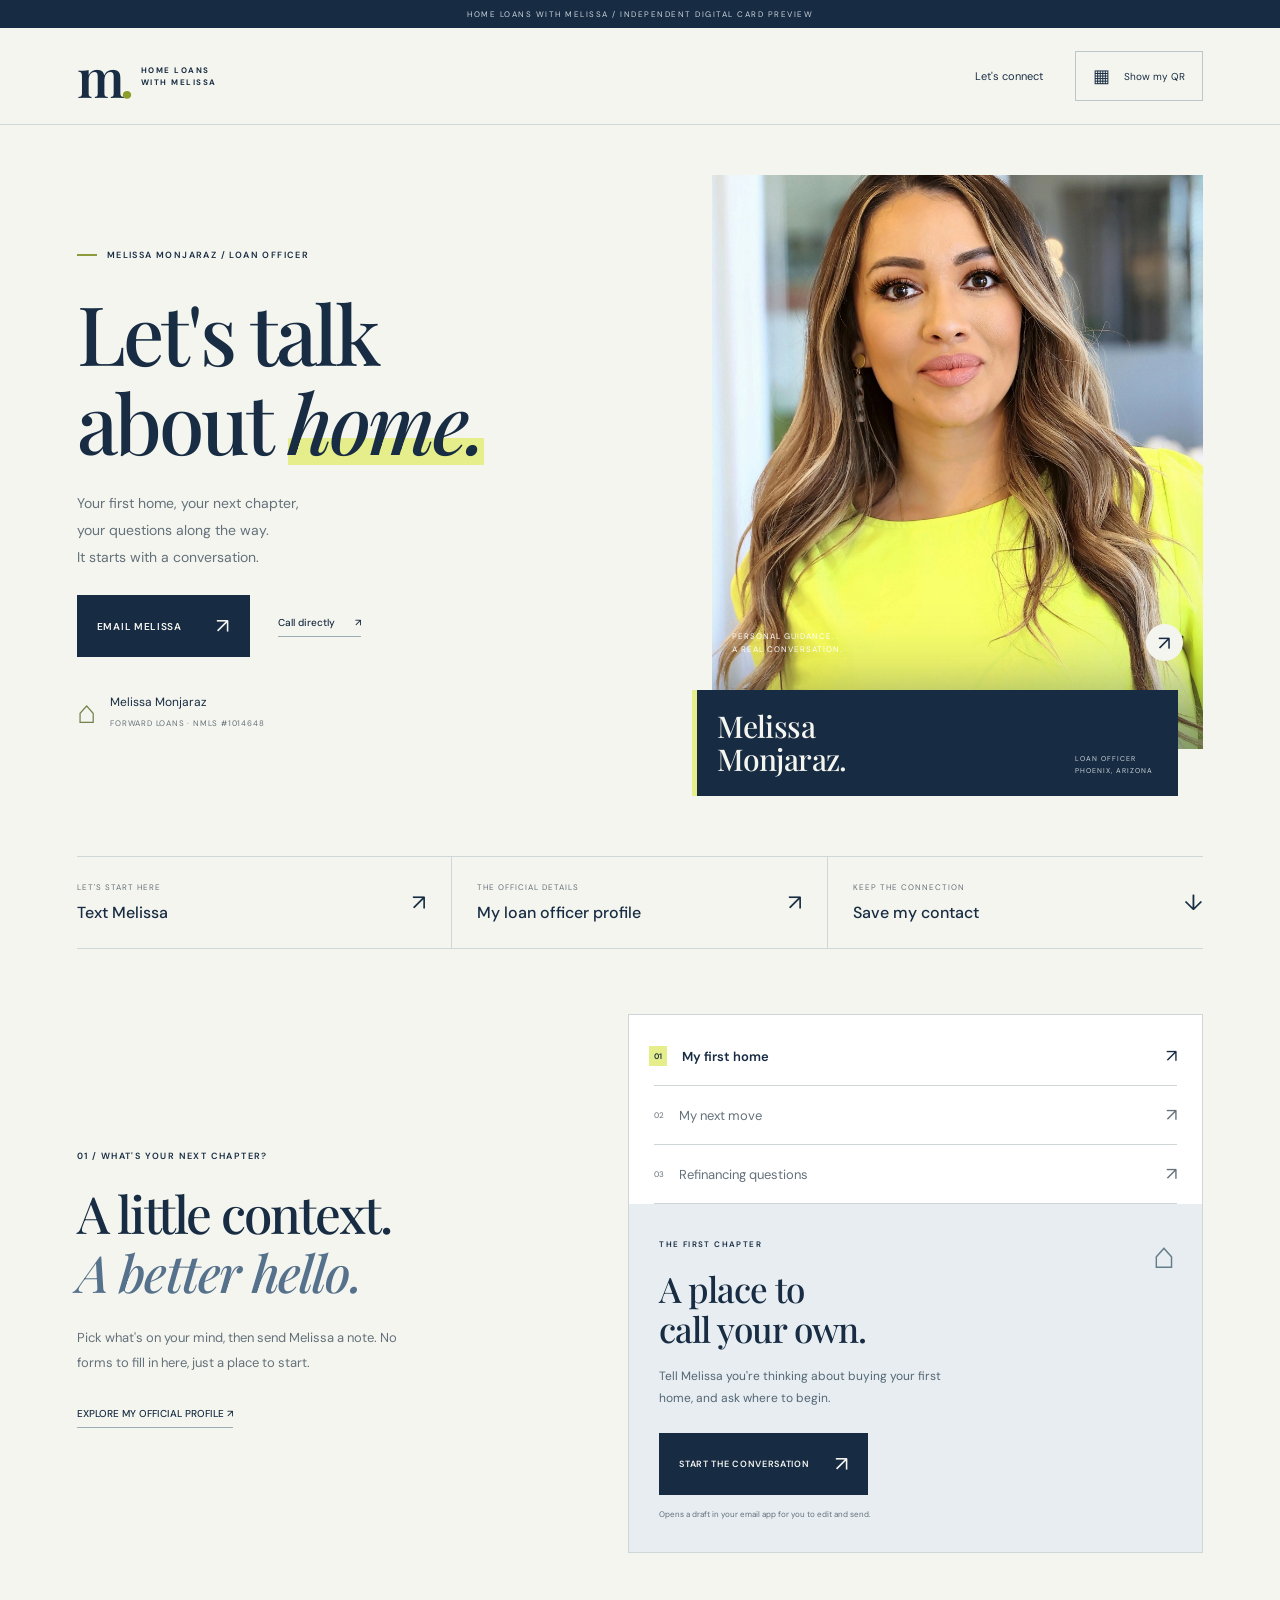
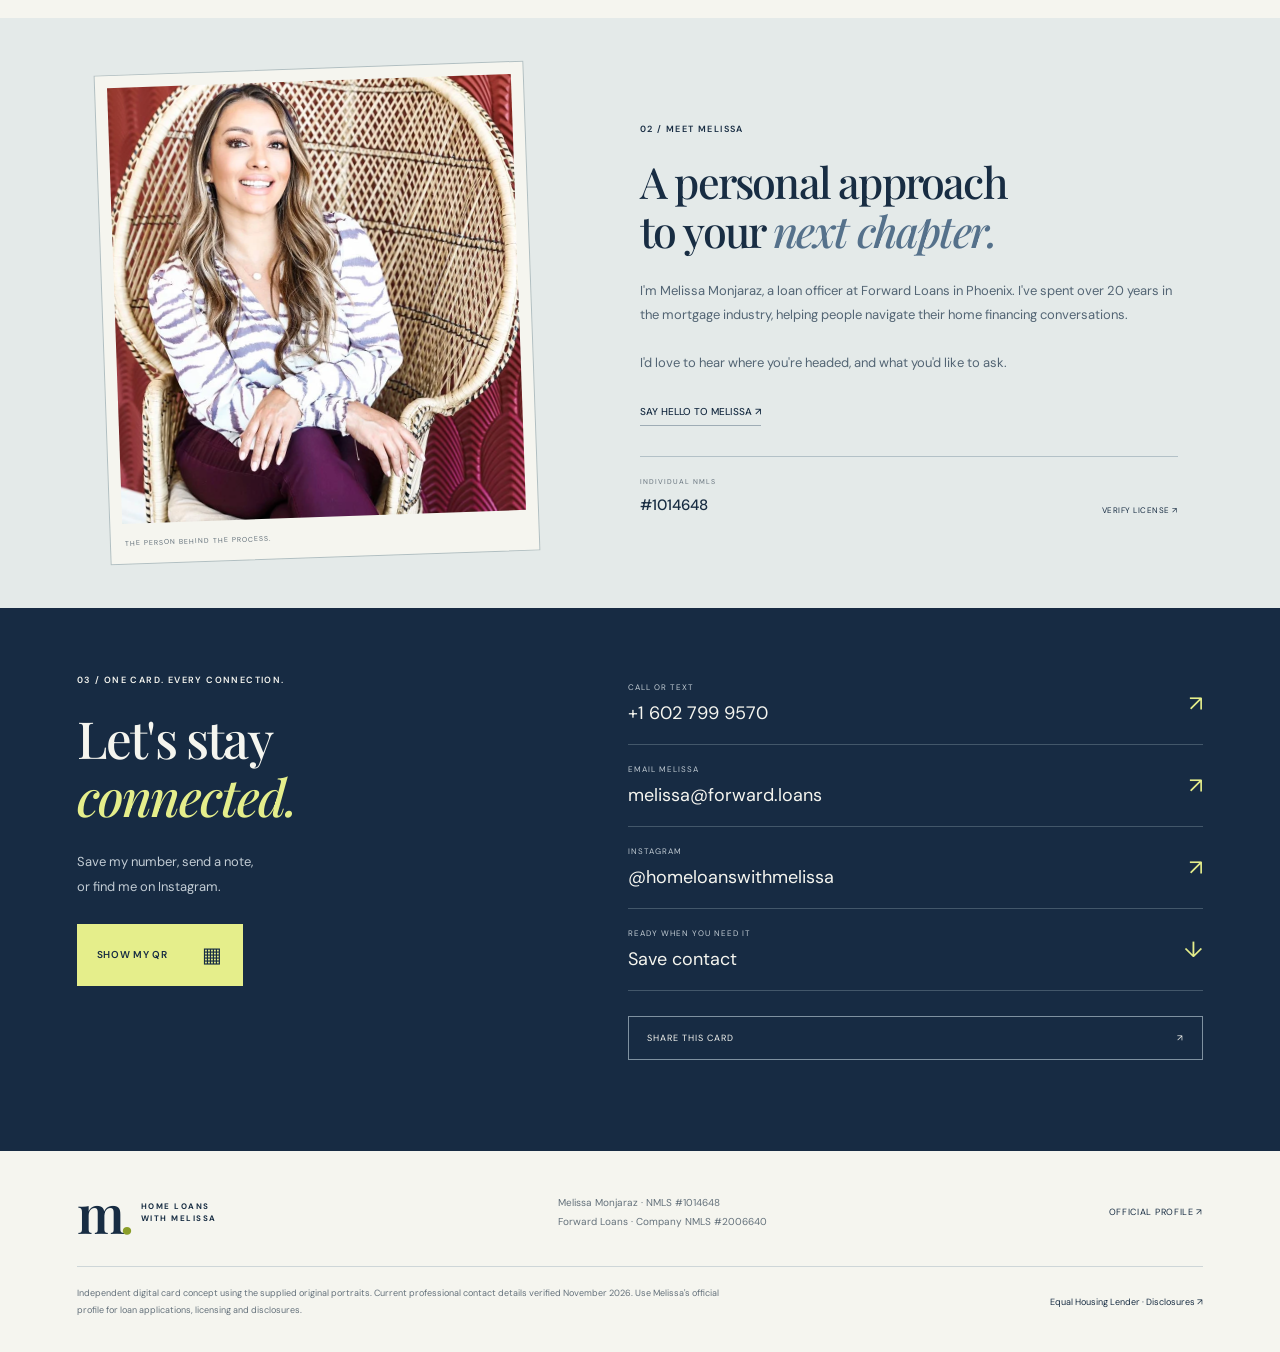
==== index.html @ b6557d93 "Publish Melissa Monjaraz interactive digital card" ====
<!doctype html><html lang="en"><head><meta charset="utf-8"><meta name="viewport" content="width=device-width,initial-scale=1"><meta name="theme-color" content="#172b43"><meta name="description" content="Connect with Melissa Monjaraz, Loan Officer at Forward Loans. Explore her profile, start a conversation and save her contact details."><title>Melissa Monjaraz · Home Loans With Melissa</title><link rel="stylesheet" href="style.css"><script src="app.js" defer></script></head><body><a class="skip" href="#main">Skip to content</a><div class="preview">HOME LOANS WITH MELISSA / INDEPENDENT DIGITAL CARD PREVIEW</div><div class="page"><header><a class="brand" href="index.html" aria-label="Melissa Monjaraz home"><span class="monogram">m<span>.</span></span><span>HOME LOANS<br>WITH MELISSA</span></a><nav aria-label="Main navigation"><a href="#conversation">Let's connect</a><a class="qr-link" href="qr.html"><span aria-hidden="true">▦</span> Show my QR</a></nav></header>
<main id="main"><section class="hero"><div class="hero-copy"><p class="eyebrow"><span class="line"></span> MELISSA MONJARAZ / LOAN OFFICER</p><h1>Let's talk<br>about <em>home.</em></h1><p class="intro">Your first home, your next chapter,<br>your questions along the way.<br>It starts with a conversation.</p><div class="hero-actions"><a class="button navy" href="mailto:melissa@forward.loans">EMAIL MELISSA <span>↗</span></a><a class="text-link" href="tel:+16027999570">Call directly <span>↗</span></a></div><div class="identity-note"><span class="tiny-mark" aria-hidden="true">⌂</span><p>Melissa Monjaraz<br><small>FORWARD LOANS · NMLS #1014648</small></p></div></div><div class="hero-portrait"><div class="portrait-frame"><img src="melissa.webp" width="1824" height="2502" alt="Melissa Monjaraz in a bright yellow blouse"><div class="portrait-caption"><span>PERSONAL GUIDANCE.<br>A REAL CONVERSATION.</span><a href="https://forward.loans/loan-officer/melissa-monjaraz/" target="_blank" rel="noopener" aria-label="View Melissa's official Forward Loans profile">↗</a></div></div><div class="portrait-label"><strong>Melissa<br>Monjaraz.</strong><span>LOAN OFFICER<br>PHOENIX, ARIZONA</span></div></div></section>
<section class="quick-connect" aria-label="Quick contact"><a href="sms:+16027999570"><small>LET'S START HERE</small><span>Text Melissa</span><b>↗</b></a><a href="https://forward.loans/loan-officer/melissa-monjaraz/" target="_blank" rel="noopener"><small>THE OFFICIAL DETAILS</small><span>My loan officer profile</span><b>↗</b></a><a href="contact.vcf" download><small>KEEP THE CONNECTION</small><span>Save my contact</span><b>↓</b></a></section>
<section class="conversation" id="conversation"><div class="section-intro"><p class="eyebrow">01 / WHAT'S YOUR NEXT CHAPTER?</p><h2>A little context.<br><em>A better hello.</em></h2><p>Pick what's on your mind, then send Melissa a note. No forms to fill in here, just a place to start.</p><a class="text-link" href="https://forward.loans/loan-officer/melissa-monjaraz/" target="_blank" rel="noopener">EXPLORE MY OFFICIAL PROFILE ↗</a></div><div class="topic-card"><div class="topic-tabs" role="tablist" aria-label="Choose a conversation topic"><button role="tab" id="first-tab" data-topic="0" aria-selected="true" aria-controls="topic-panel"><small>01</small><span>My first home</span><b>↗</b></button><button role="tab" id="next-tab" data-topic="1" aria-selected="false" tabindex="-1" aria-controls="topic-panel"><small>02</small><span>My next move</span><b>↗</b></button><button role="tab" id="refi-tab" data-topic="2" aria-selected="false" tabindex="-1" aria-controls="topic-panel"><small>03</small><span>Refinancing questions</span><b>↗</b></button></div><div class="topic-panel" id="topic-panel" role="tabpanel" aria-labelledby="first-tab"><span class="topic-icon" aria-hidden="true">⌂</span><p class="eyebrow" id="topic-kicker">THE FIRST CHAPTER</p><h3 id="topic-title">A place to<br>call your own.</h3><p id="topic-copy">Tell Melissa you're thinking about buying your first home, and ask where to begin.</p><a class="button navy" id="topic-email" href="mailto:melissa@forward.loans?subject=My%20first%20home&amp;body=Hi%20Melissa%2C%20I%27m%20thinking%20about%20buying%20my%20first%20home%20and%20would%20like%20to%20connect.">START THE CONVERSATION <span>↗</span></a><small class="email-note">Opens a draft in your email app for you to edit and send.</small></div></div></section>
<section class="meet"><div class="meet-photo"><img src="meet-melissa.webp" width="1080" height="1080" loading="lazy" alt="Melissa seated in a wicker chair"><span>THE PERSON BEHIND THE PROCESS.</span></div><div class="meet-copy"><p class="eyebrow">02 / MEET MELISSA</p><h2>A personal approach<br>to your <em>next chapter.</em></h2><p>I'm Melissa Monjaraz, a loan officer at Forward Loans in Phoenix. I've spent over 20 years in the mortgage industry, helping people navigate their home financing conversations.</p><p>I'd love to hear where you're headed, and what you'd like to ask.</p><a class="text-link" href="sms:+16027999570">SAY HELLO TO MELISSA ↗</a><div class="credentials"><span><small>INDIVIDUAL NMLS</small><strong>#1014648</strong></span><a href="https://www.nmlsconsumeraccess.org/EntityDetails.aspx/INDIVIDUAL/1014648" target="_blank" rel="noopener">VERIFY LICENSE ↗</a></div></div></section>
<section class="contact"><div><p class="eyebrow">03 / ONE CARD. EVERY CONNECTION.</p><h2>Let's stay<br><em>connected.</em></h2><p>Save my number, send a note,<br>or find me on Instagram.</p><a class="button lime" href="qr.html">SHOW MY QR <span>▦</span></a></div><div class="contact-links"><a href="tel:+16027999570"><small>CALL OR TEXT</small><span>+1 602 799 9570</span><b>↗</b></a><a href="mailto:melissa@forward.loans"><small>EMAIL MELISSA</small><span>melissa@forward.loans</span><b>↗</b></a><a href="https://www.instagram.com/homeloanswithmelissa/" target="_blank" rel="noopener"><small>INSTAGRAM</small><span>@homeloanswithmelissa</span><b>↗</b></a><a href="contact.vcf" download><small>READY WHEN YOU NEED IT</small><span>Save contact</span><b>↓</b></a><button type="button" id="share">SHARE THIS CARD <span>↗</span></button><p role="status" id="share-status"></p></div></section></main><footer><div class="footer-top"><a class="brand" href="index.html"><span class="monogram">m<span>.</span></span><span>HOME LOANS<br>WITH MELISSA</span></a><p>Melissa Monjaraz · NMLS #1014648<br>Forward Loans · Company NMLS #2006640</p><a href="https://forward.loans/loan-officer/melissa-monjaraz/" target="_blank" rel="noopener">OFFICIAL PROFILE ↗</a></div><div class="footer-note"><p>Independent digital card concept using the supplied original portraits. Current professional contact details verified November 2026. Use Melissa's official profile for loan applications, licensing and disclosures.</p><a href="https://forward.loans/disclosures/" target="_blank" rel="noopener">Equal Housing Lender · Disclosures ↗</a></div></footer><a class="mobile-cta" href="sms:+16027999570"><span>A CONVERSATION STARTS HERE</span> TEXT MELISSA ↗</a></div></body></html>
---- style.css ----
@import url('https://fonts.googleapis.com/css2?family=DM+Sans:wght@400;500;600;700&family=Playfair+Display:ital,wght@0,500;0,600;1,500&display=swap');
:root{--navy:#172b43;--ink:#182d43;--lime:#e5ee8b;--paper:#f5f5ef;--blue:#e7edf0;--muted:#64717b;--line:#ced6d8}*{box-sizing:border-box}html{scroll-behavior:smooth;scroll-padding-top:25px}body{margin:0;background:#d8e0e3;color:var(--ink);font-family:'DM Sans',Arial,sans-serif}a{color:inherit;text-decoration:none}button{font:inherit;cursor:pointer}a:focus-visible,button:focus-visible{outline:3px solid #7e931a;outline-offset:5px}.skip{position:absolute;top:-100px;background:var(--lime);padding:12px;z-index:10}.skip:focus{top:0}.preview{background:var(--navy);color:#ccd5dc;text-align:center;font-size:8px;letter-spacing:1.5px;padding:9px 15px}.page{max-width:1400px;margin:auto;background:var(--paper);overflow:hidden}header{display:flex;align-items:center;justify-content:space-between;gap:20px;padding:23px 6%;border-bottom:1px solid var(--line)}.brand{display:inline-flex;align-items:center;gap:12px}.monogram{font:600 53px/.8 'Playfair Display',Georgia,serif;letter-spacing:-5px}.monogram>span{color:#8b9e29}.brand>span:last-child{font-size:8px;font-weight:700;line-height:1.55;letter-spacing:1.5px}nav{display:flex;align-items:center;gap:32px;font-size:11px}.qr-link{border:1px solid #bcc7cd;display:flex;gap:14px;align-items:center;padding:12px 17px;font-size:10px}.qr-link>span{font-size:18px}.hero{display:grid;grid-template-columns:1.05fr 1fr;gap:7%;padding:50px 6% 60px;align-items:center}.eyebrow{font-size:9px;font-weight:600;letter-spacing:1.4px;line-height:1.8}.hero .eyebrow{display:flex;align-items:center;gap:10px}.line{width:20px;height:2px;background:#8d9b3d}h1,h2,h3{font-family:'Playfair Display',Georgia,serif;font-weight:500}h1{font-size:clamp(56px,6.4vw,91px);line-height:1.08;letter-spacing:-3px;margin:25px 0}h1 em{font-weight:500;background:linear-gradient(transparent 65%,var(--lime) 65%,var(--lime) 90%,transparent 90%)}.intro{font-size:14px;line-height:1.9;color:var(--muted);margin:25px 0}.hero-actions{display:flex;align-items:center;gap:28px;flex-wrap:wrap}.button{font-size:10px;font-weight:600;letter-spacing:.7px;padding:17px 20px;display:inline-flex;align-items:center;justify-content:space-between;gap:34px;transition:background .15s}.button>span{font-size:21px;font-weight:400}.navy{background:var(--navy);color:var(--paper)}.navy:hover{background:#2a4966}.lime{background:var(--lime);color:var(--ink)}.lime:hover{background:#f1f7b9}.text-link{display:inline-flex;align-items:center;gap:20px;padding-bottom:7px;border-bottom:1px solid #9eacb5;font-size:10px;font-weight:500}.identity-note{display:flex;align-items:center;gap:14px;margin-top:34px}.tiny-mark{font-size:32px;color:#73834d}.identity-note p{font-size:12px;line-height:1.7;margin:0}.identity-note small{font-size:8px;color:var(--muted);letter-spacing:.8px}.hero-portrait{position:relative;padding:0 0 47px 20px}.portrait-frame{position:relative;aspect-ratio:1/1.17;background:#d9e2e8}.portrait-frame>img{width:100%;height:100%;object-fit:cover;object-position:50% 30%;display:block}.portrait-frame:after{content:'';position:absolute;inset:0;box-shadow:inset 0 -120px 80px -70px #102a4480;pointer-events:none}.portrait-caption{position:absolute;bottom:20px;left:20px;right:20px;z-index:1;display:flex;align-items:center;justify-content:space-between;gap:15px;color:white}.portrait-caption>span{font-size:8px;letter-spacing:1px;line-height:1.6}.portrait-caption>a{background:var(--paper);color:var(--navy);border-radius:50%;width:37px;height:37px;display:grid;place-items:center;font-size:20px}.portrait-label{position:absolute;bottom:0;left:0;right:25px;padding:20px 25px;background:var(--navy);color:var(--paper);display:flex;align-items:end;justify-content:space-between;gap:20px}.portrait-label:before{content:'';position:absolute;left:0;top:0;bottom:0;width:5px;background:var(--lime)}.portrait-label>strong{font:500 30px/1.1 'Playfair Display',Georgia,serif;letter-spacing:-.6px}.portrait-label>span{font-size:7px;letter-spacing:1px;line-height:1.7;color:#cad3d9}.quick-connect{margin:0 6%;border-top:1px solid var(--line);border-bottom:1px solid var(--line);display:grid;grid-template-columns:repeat(3,1fr)}.quick-connect>a{padding:25px 25px 25px 0;display:grid;grid-template-columns:1fr auto;gap:10px;border-right:1px solid var(--line)}.quick-connect>a:not(:first-child){padding-left:25px}.quick-connect>a:last-child{border:0;padding-right:0}.quick-connect small{font-size:8px;letter-spacing:1px;color:var(--muted);grid-column:1}.quick-connect span{font-size:16px;font-weight:500;grid-column:1}.quick-connect b{font-size:22px;font-weight:400;grid-column:2;grid-row:1/3;align-self:center}.quick-connect>a:hover>span{color:#73851c}.conversation{display:grid;grid-template-columns:.9fr 1.15fr;gap:9%;padding:65px 6%;align-items:center}h2{font-size:clamp(38px,4vw,55px);line-height:1.15;letter-spacing:-1.8px;margin:20px 0}h2 em{font-weight:500;color:#55718b}.section-intro>p:not(.eyebrow){font-size:13px;line-height:1.9;color:var(--muted);max-width:340px;margin:24px 0}.section-intro>.text-link{margin-top:8px}.topic-card{border:1px solid var(--line);background:#fff}.topic-tabs{padding:12px 25px 0}.topic-tabs button{display:flex;align-items:center;gap:15px;width:100%;border:0;border-bottom:1px solid var(--line);padding:17px 0;background:none;color:var(--muted);text-align:left;font-size:13px}.topic-tabs button>small{font-size:8px}.topic-tabs button>span{flex:1}.topic-tabs button>b{font-size:18px;font-weight:400}.topic-tabs [aria-selected=true]{color:var(--navy);font-weight:600}.topic-tabs [aria-selected=true]>small{background:var(--lime);padding:5px;margin-left:-5px}.topic-panel{padding:25px 30px 30px;background:var(--blue);position:relative;min-height:320px}.topic-icon{position:absolute;right:27px;top:27px;font-size:37px;color:#667d8c}.topic-panel h3{font-size:35px;line-height:1.15;letter-spacing:-1px;margin:17px 0}.topic-panel>p:not(.eyebrow){font-size:12px;line-height:1.8;color:#536675;max-width:310px;min-height:45px;margin-bottom:22px}.topic-panel .eyebrow{font-size:8px}.topic-panel .button{font-size:9px;gap:25px}.email-note{font-size:8px;line-height:1.7;color:var(--muted);display:block;margin-top:13px}.meet{display:grid;grid-template-columns:.8fr 1fr;gap:10%;background:#e4eae9;padding:50px 8%;align-items:center}.meet-photo{padding:12px;border:1px solid #b1bfc2;transform:rotate(-2deg);background:#f5f5ef}.meet-photo img{display:block;width:100%;height:auto;aspect-ratio:1/1.08;object-fit:cover;object-position:50% 35%}.meet-photo>span{font-size:7px;letter-spacing:1px;display:block;padding:15px 2px 4px;color:var(--muted)}.meet-copy h2{font-size:43px}.meet-copy>p:not(.eyebrow){font-size:13px;line-height:1.9;color:#536574;margin:23px 0}.credentials{display:flex;align-items:end;justify-content:space-between;gap:20px;border-top:1px solid #b3c1c7;padding-top:20px;margin-top:30px}.credentials small{display:block;font-size:7px;letter-spacing:1px;color:var(--muted)}.credentials strong{display:block;font-size:15px;font-weight:500;margin-top:9px}.credentials a{font-size:8px;letter-spacing:.5px}.contact{background:var(--navy);color:var(--paper);padding:55px 6%;display:grid;grid-template-columns:.9fr 1.15fr;gap:9%}.contact h2 em{color:var(--lime)}.contact>div>p:not(.eyebrow){font-size:13px;line-height:1.9;color:#c2ccd4;margin:24px 0}.contact-links>a{border-bottom:1px solid #43576a;padding:19px 0;display:grid;grid-template-columns:1fr auto;gap:9px}.contact-links small{font-size:8px;letter-spacing:1px;color:#c2ccd4;grid-column:1}.contact-links>a>span{font-size:18px;grid-column:1;overflow-wrap:anywhere}.contact-links b{font-size:22px;font-weight:400;grid-column:2;grid-row:1/3;align-self:center;color:var(--lime)}.contact-links>a:hover>span{color:var(--lime)}#share{width:100%;border:1px solid #7f91a0;padding:15px 18px;background:none;color:var(--paper);display:flex;justify-content:space-between;font-size:9px;letter-spacing:1px;margin-top:25px}#share-status{font-size:10px;color:#c2ccd4;min-height:12px;margin-bottom:0}footer{padding:32px 6%;background:var(--paper)}.footer-top{display:flex;justify-content:space-between;align-items:center;gap:25px;padding-bottom:25px}.footer-top p{font-size:10px;line-height:1.9;color:var(--muted)}.footer-top>a:last-child{font-size:9px;letter-spacing:.7px}.footer-note{border-top:1px solid var(--line);padding-top:18px;display:flex;gap:30px;justify-content:space-between;align-items:center}.footer-note p{font-size:9px;color:var(--muted);line-height:1.9;max-width:650px;margin:0}.footer-note>a{font-size:9px;white-space:nowrap}.mobile-cta{display:none}.qr-main{padding:50px 20px 60px;text-align:center;min-height:70vh}.qr-main>span{font:500 55px/.9 'Playfair Display',Georgia,serif;color:#829936}.qr-main h1{font-size:62px;letter-spacing:-2px;margin:25px 0}.qr-main p:not(.eyebrow){font-size:12px;line-height:1.9;color:var(--muted)}.qr-box{background:#fff;padding:12px;border:1px solid var(--line);width:min(320px,100%);margin:27px auto 20px;flex-shrink:0}.qr-image{display:block;width:100%;max-width:100%;height:auto!important;aspect-ratio:1/1;object-fit:contain;flex-shrink:0;background:white}.qr-actions{display:flex;justify-content:center;align-items:center;gap:25px;margin-top:25px}
@media(max-width:900px){h1{font-size:69px}.hero{gap:5%}.hero-portrait{padding-left:10px}.portrait-label{padding:17px 20px;right:15px}.portrait-label>strong{font-size:25px}.portrait-label>span{font-size:6px}.conversation,.contact{gap:6%}.topic-panel{padding:23px}.topic-panel .button{font-size:8px;gap:20px;padding:16px}.quick-connect span{font-size:14px}.meet-copy h2{font-size:36px}.footer-note{align-items:start;flex-direction:column;gap:14px}}
@media(max-width:650px){header{padding:20px 6%}.brand{gap:10px}.monogram{font-size:45px}.brand>span:last-child{font-size:7px;letter-spacing:1px}nav>a:first-child{display:none}.qr-link{padding:10px 12px;font-size:9px;gap:10px}.hero{display:flex;flex-direction:column;align-items:stretch;padding:30px 7% 35px;gap:35px}.hero .eyebrow{font-size:8px;letter-spacing:.8px;gap:8px}.line{width:15px}h1{font-size:clamp(52px,15.7vw,75px);letter-spacing:-2px;margin:24px 0}.intro{font-size:13px;margin:22px 0}.hero-actions{gap:23px}.button{font-size:9px;gap:27px;padding:16px 18px}.text-link{font-size:9px;gap:15px}.identity-note{margin-top:26px}.identity-note small{font-size:7px}.hero-portrait{padding:0 0 44px 12px}.portrait-frame{aspect-ratio:1/1.1}.portrait-frame>img{object-position:50% 20%}.portrait-label{padding:17px 20px;right:17px;bottom:0}.portrait-label>strong{font-size:27px}.portrait-label>span{font-size:6px}.portrait-caption{left:15px;right:15px;bottom:18px}.portrait-caption>span{font-size:7px}.quick-connect{grid-template-columns:1fr;margin:0 7%}.quick-connect>a{border:0;border-bottom:1px solid var(--line);padding:19px 0!important;gap:8px}.quick-connect>a:last-child{border:0}.quick-connect small{font-size:7px}.quick-connect span{font-size:16px}.conversation{grid-template-columns:1fr;padding:38px 7%;gap:28px}h2{font-size:39px;letter-spacing:-1.3px}.eyebrow{font-size:8px;letter-spacing:1px}.section-intro>p:not(.eyebrow){font-size:13px;max-width:100%;margin:20px 0}.topic-tabs{padding:8px 20px 0}.topic-tabs button{font-size:13px;padding:17px 0}.topic-panel{padding:24px 22px;min-height:325px}.topic-panel h3{font-size:34px}.topic-panel>p:not(.eyebrow){font-size:12px;min-height:0}.topic-panel .button{font-size:8px;gap:24px;padding:16px}.topic-icon{font-size:32px;right:22px;top:22px}.email-note{font-size:8px}.meet{grid-template-columns:1fr;padding:38px 7%;gap:30px}.meet-photo{width:88%;max-width:330px;margin:auto}.meet-copy h2{font-size:36px}.meet-copy>p:not(.eyebrow){font-size:13px;margin:21px 0}.credentials small{font-size:7px}.contact{grid-template-columns:1fr;padding:38px 7%;gap:20px}.contact-links>a>span{font-size:17px}.contact-links small{font-size:7px}.contact h2{font-size:42px}.contact>div>p:not(.eyebrow){font-size:13px;margin:20px 0}.footer-top{align-items:start;flex-wrap:wrap;gap:20px;padding-bottom:20px}.footer-top p{order:3;width:100%;margin:0;font-size:10px}.footer-top>a:last-child{font-size:8px}.footer-note{gap:17px}.footer-note p{font-size:9px}footer{padding:28px 7% 100px}.mobile-cta{display:flex;position:fixed;z-index:4;bottom:12px;left:15px;right:15px;padding:17px 15px;background:var(--lime);color:var(--navy);box-shadow:0 6px 24px #172b4333;border:1px solid #d5df7b;align-items:center;justify-content:space-between;gap:15px;font-size:9px;font-weight:600}.mobile-cta>span{font-size:6px;letter-spacing:.4px;font-weight:500}.preview{font-size:6px;letter-spacing:1px}.qr-main{padding:35px 20px 45px}.qr-main h1{font-size:52px}.qr-box{max-width:280px}.qr-actions{gap:23px;flex-wrap:wrap}.qr-page footer{padding-bottom:28px}}@media(max-width:350px){.brand>span:last-child{font-size:6px}.qr-link{font-size:8px;padding:10px}.hero .eyebrow{font-size:7px}.portrait-label>strong{font-size:23px}.portrait-label>span{font-size:5px}.topic-panel .button{gap:15px;font-size:7px}.topic-panel{padding:23px 18px}.contact-links>a>span{font-size:15px}.mobile-cta{font-size:8px}.mobile-cta>span{font-size:5px}.qr-main h1{font-size:46px}}@media(prefers-reduced-motion:reduce){html{scroll-behavior:auto}*{transition:none!important}}

.portrait-caption{bottom:88px}@media(max-width:650px){.portrait-caption{bottom:85px}}
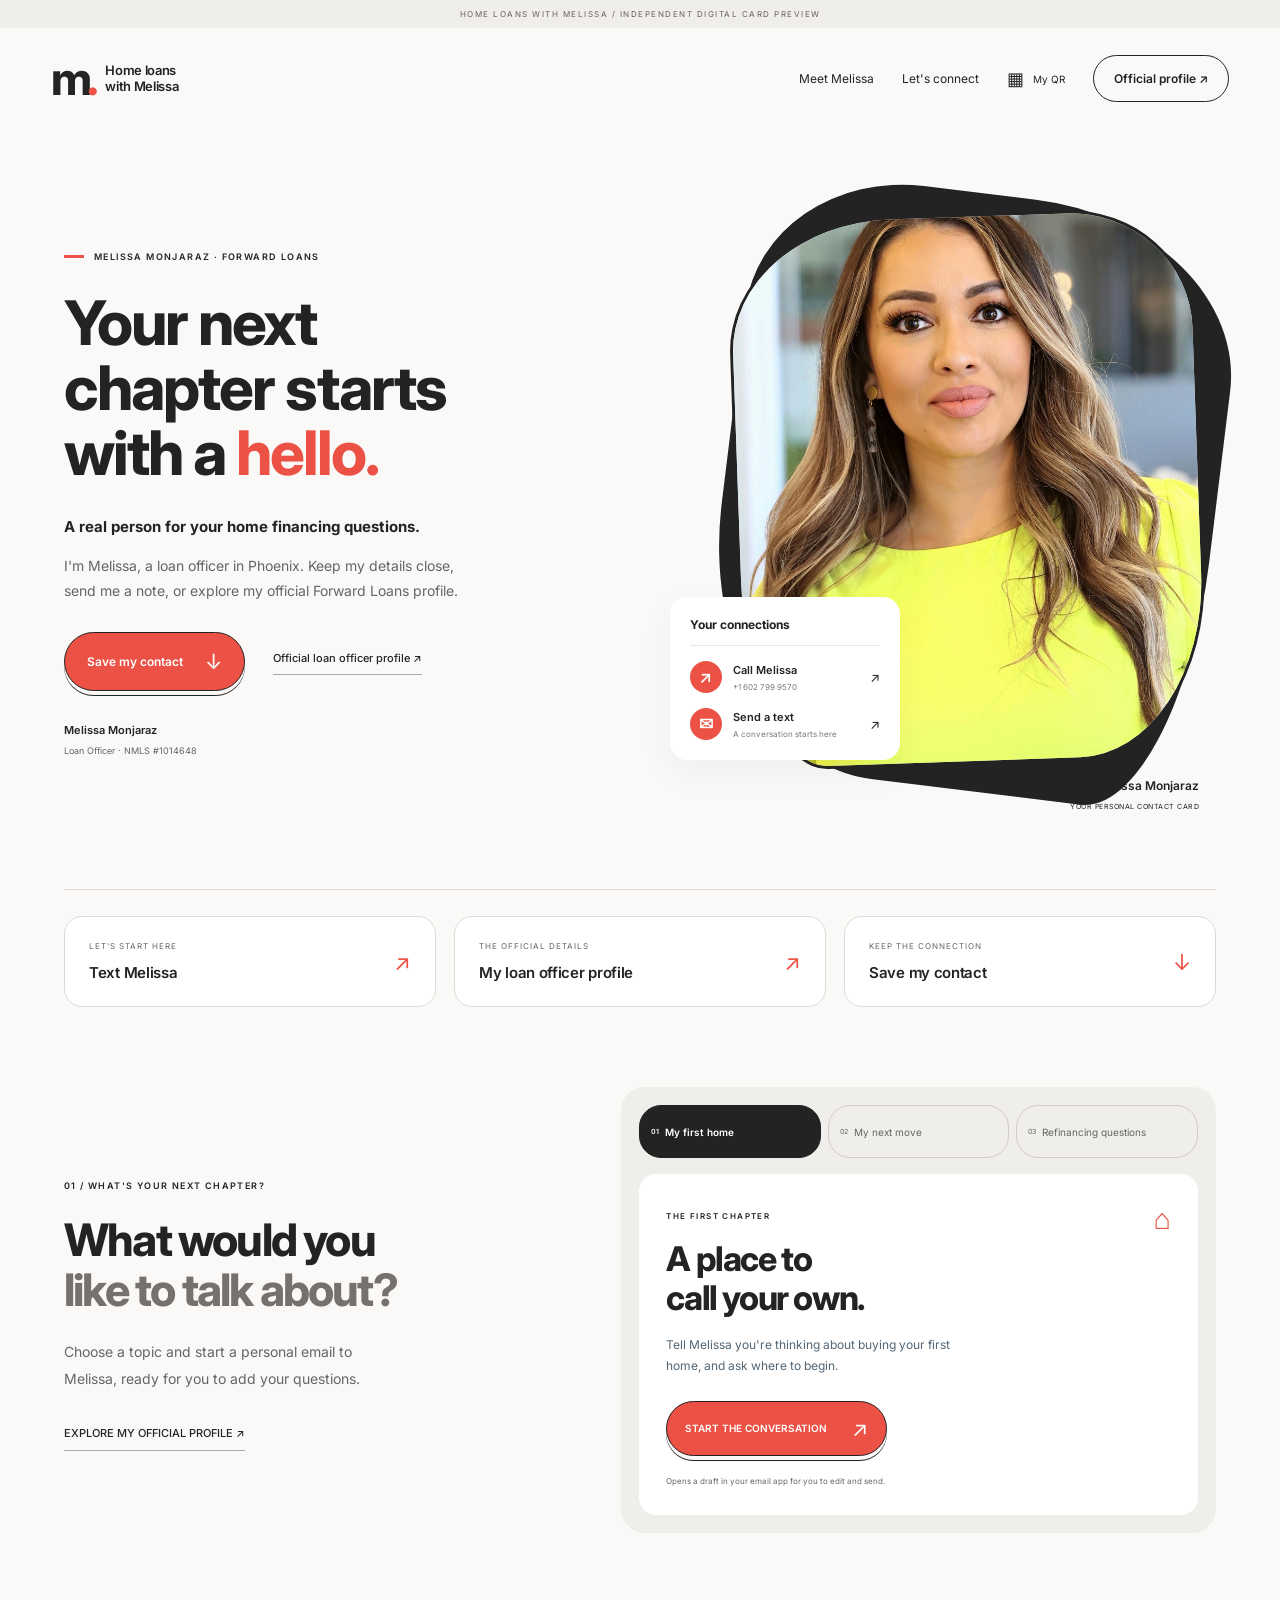
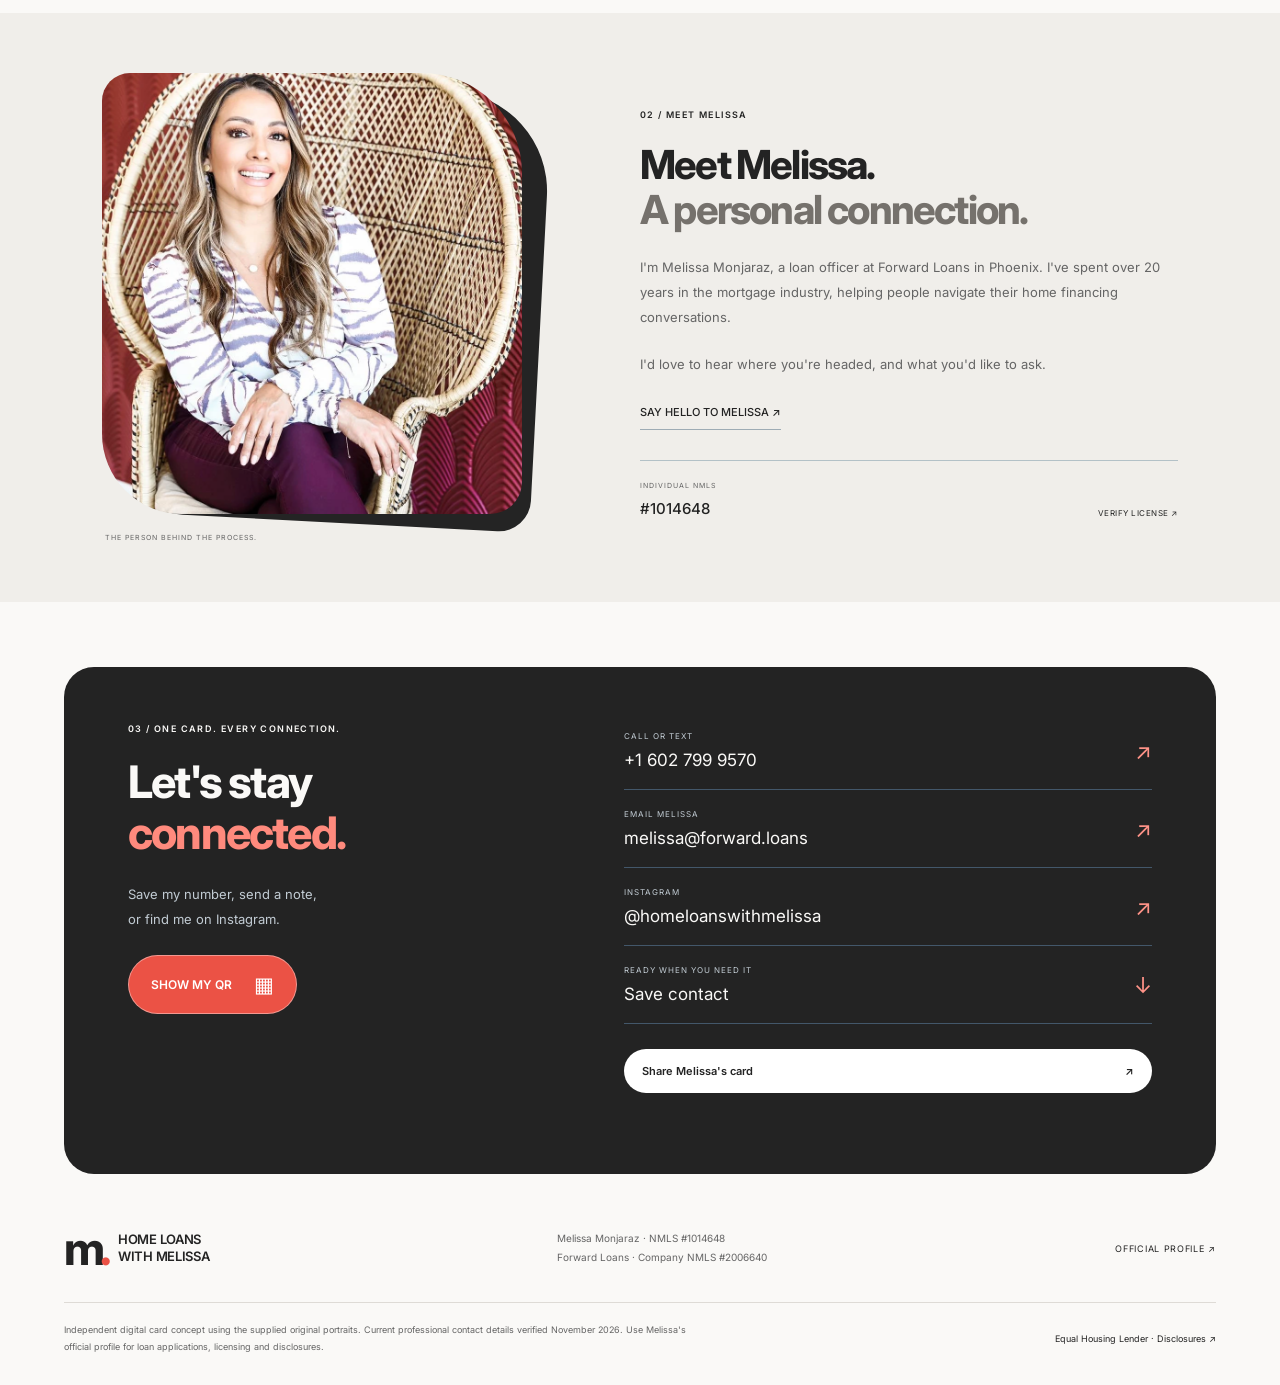
==== commit 5659527f: "Align Melissa card with Forward Loans visual structure" ====
--- a/index.html
+++ b/index.html
@@ -1,6 +1,6 @@
-<!doctype html><html lang="en"><head><meta charset="utf-8"><meta name="viewport" content="width=device-width,initial-scale=1"><meta name="theme-color" content="#172b43"><meta name="description" content="Connect with Melissa Monjaraz, Loan Officer at Forward Loans. Explore her profile, start a conversation and save her contact details."><title>Melissa Monjaraz · Home Loans With Melissa</title><link rel="stylesheet" href="style.css"><script src="app.js" defer></script></head><body><a class="skip" href="#main">Skip to content</a><div class="preview">HOME LOANS WITH MELISSA / INDEPENDENT DIGITAL CARD PREVIEW</div><div class="page"><header><a class="brand" href="index.html" aria-label="Melissa Monjaraz home"><span class="monogram">m<span>.</span></span><span>HOME LOANS<br>WITH MELISSA</span></a><nav aria-label="Main navigation"><a href="#conversation">Let's connect</a><a class="qr-link" href="qr.html"><span aria-hidden="true">▦</span> Show my QR</a></nav></header>
-<main id="main"><section class="hero"><div class="hero-copy"><p class="eyebrow"><span class="line"></span> MELISSA MONJARAZ / LOAN OFFICER</p><h1>Let's talk<br>about <em>home.</em></h1><p class="intro">Your first home, your next chapter,<br>your questions along the way.<br>It starts with a conversation.</p><div class="hero-actions"><a class="button navy" href="mailto:melissa@forward.loans">EMAIL MELISSA <span>↗</span></a><a class="text-link" href="tel:+16027999570">Call directly <span>↗</span></a></div><div class="identity-note"><span class="tiny-mark" aria-hidden="true">⌂</span><p>Melissa Monjaraz<br><small>FORWARD LOANS · NMLS #1014648</small></p></div></div><div class="hero-portrait"><div class="portrait-frame"><img src="melissa.webp" width="1824" height="2502" alt="Melissa Monjaraz in a bright yellow blouse"><div class="portrait-caption"><span>PERSONAL GUIDANCE.<br>A REAL CONVERSATION.</span><a href="https://forward.loans/loan-officer/melissa-monjaraz/" target="_blank" rel="noopener" aria-label="View Melissa's official Forward Loans profile">↗</a></div></div><div class="portrait-label"><strong>Melissa<br>Monjaraz.</strong><span>LOAN OFFICER<br>PHOENIX, ARIZONA</span></div></div></section>
-<section class="quick-connect" aria-label="Quick contact"><a href="sms:+16027999570"><small>LET'S START HERE</small><span>Text Melissa</span><b>↗</b></a><a href="https://forward.loans/loan-officer/melissa-monjaraz/" target="_blank" rel="noopener"><small>THE OFFICIAL DETAILS</small><span>My loan officer profile</span><b>↗</b></a><a href="contact.vcf" download><small>KEEP THE CONNECTION</small><span>Save my contact</span><b>↓</b></a></section>
-<section class="conversation" id="conversation"><div class="section-intro"><p class="eyebrow">01 / WHAT'S YOUR NEXT CHAPTER?</p><h2>A little context.<br><em>A better hello.</em></h2><p>Pick what's on your mind, then send Melissa a note. No forms to fill in here, just a place to start.</p><a class="text-link" href="https://forward.loans/loan-officer/melissa-monjaraz/" target="_blank" rel="noopener">EXPLORE MY OFFICIAL PROFILE ↗</a></div><div class="topic-card"><div class="topic-tabs" role="tablist" aria-label="Choose a conversation topic"><button role="tab" id="first-tab" data-topic="0" aria-selected="true" aria-controls="topic-panel"><small>01</small><span>My first home</span><b>↗</b></button><button role="tab" id="next-tab" data-topic="1" aria-selected="false" tabindex="-1" aria-controls="topic-panel"><small>02</small><span>My next move</span><b>↗</b></button><button role="tab" id="refi-tab" data-topic="2" aria-selected="false" tabindex="-1" aria-controls="topic-panel"><small>03</small><span>Refinancing questions</span><b>↗</b></button></div><div class="topic-panel" id="topic-panel" role="tabpanel" aria-labelledby="first-tab"><span class="topic-icon" aria-hidden="true">⌂</span><p class="eyebrow" id="topic-kicker">THE FIRST CHAPTER</p><h3 id="topic-title">A place to<br>call your own.</h3><p id="topic-copy">Tell Melissa you're thinking about buying your first home, and ask where to begin.</p><a class="button navy" id="topic-email" href="mailto:melissa@forward.loans?subject=My%20first%20home&amp;body=Hi%20Melissa%2C%20I%27m%20thinking%20about%20buying%20my%20first%20home%20and%20would%20like%20to%20connect.">START THE CONVERSATION <span>↗</span></a><small class="email-note">Opens a draft in your email app for you to edit and send.</small></div></div></section>
-<section class="meet"><div class="meet-photo"><img src="meet-melissa.webp" width="1080" height="1080" loading="lazy" alt="Melissa seated in a wicker chair"><span>THE PERSON BEHIND THE PROCESS.</span></div><div class="meet-copy"><p class="eyebrow">02 / MEET MELISSA</p><h2>A personal approach<br>to your <em>next chapter.</em></h2><p>I'm Melissa Monjaraz, a loan officer at Forward Loans in Phoenix. I've spent over 20 years in the mortgage industry, helping people navigate their home financing conversations.</p><p>I'd love to hear where you're headed, and what you'd like to ask.</p><a class="text-link" href="sms:+16027999570">SAY HELLO TO MELISSA ↗</a><div class="credentials"><span><small>INDIVIDUAL NMLS</small><strong>#1014648</strong></span><a href="https://www.nmlsconsumeraccess.org/EntityDetails.aspx/INDIVIDUAL/1014648" target="_blank" rel="noopener">VERIFY LICENSE ↗</a></div></div></section>
-<section class="contact"><div><p class="eyebrow">03 / ONE CARD. EVERY CONNECTION.</p><h2>Let's stay<br><em>connected.</em></h2><p>Save my number, send a note,<br>or find me on Instagram.</p><a class="button lime" href="qr.html">SHOW MY QR <span>▦</span></a></div><div class="contact-links"><a href="tel:+16027999570"><small>CALL OR TEXT</small><span>+1 602 799 9570</span><b>↗</b></a><a href="mailto:melissa@forward.loans"><small>EMAIL MELISSA</small><span>melissa@forward.loans</span><b>↗</b></a><a href="https://www.instagram.com/homeloanswithmelissa/" target="_blank" rel="noopener"><small>INSTAGRAM</small><span>@homeloanswithmelissa</span><b>↗</b></a><a href="contact.vcf" download><small>READY WHEN YOU NEED IT</small><span>Save contact</span><b>↓</b></a><button type="button" id="share">SHARE THIS CARD <span>↗</span></button><p role="status" id="share-status"></p></div></section></main><footer><div class="footer-top"><a class="brand" href="index.html"><span class="monogram">m<span>.</span></span><span>HOME LOANS<br>WITH MELISSA</span></a><p>Melissa Monjaraz · NMLS #1014648<br>Forward Loans · Company NMLS #2006640</p><a href="https://forward.loans/loan-officer/melissa-monjaraz/" target="_blank" rel="noopener">OFFICIAL PROFILE ↗</a></div><div class="footer-note"><p>Independent digital card concept using the supplied original portraits. Current professional contact details verified November 2026. Use Melissa's official profile for loan applications, licensing and disclosures.</p><a href="https://forward.loans/disclosures/" target="_blank" rel="noopener">Equal Housing Lender · Disclosures ↗</a></div></footer><a class="mobile-cta" href="sms:+16027999570"><span>A CONVERSATION STARTS HERE</span> TEXT MELISSA ↗</a></div></body></html>
+<!doctype html><html lang="en"><head><meta charset="utf-8"><meta name="viewport" content="width=device-width,initial-scale=1"><meta name="theme-color" content="#faf9f7"><meta name="description" content="Connect with Melissa Monjaraz, Loan Officer at Forward Loans. Explore her profile, start a conversation and save her contact details."><title>Melissa Monjaraz · Home Loans With Melissa</title><link rel="stylesheet" href="forward.css"><script src="app.js" defer></script></head><body><a class="skip" href="#main">Skip to content</a><div class="preview">HOME LOANS WITH MELISSA / INDEPENDENT DIGITAL CARD PREVIEW</div><div class="page"><header><a class="brand" href="index.html" aria-label="Melissa Monjaraz home"><span class="monogram">m<span>.</span></span><span>Home loans<br>with Melissa</span></a><nav aria-label="Main navigation"><a href="#meet">Meet Melissa</a><a href="#conversation">Let's connect</a><a class="qr-link" href="qr.html"><span aria-hidden="true">▦</span> My QR</a><a class="profile-nav" href="https://forward.loans/loan-officer/melissa-monjaraz/" target="_blank" rel="noopener">Official profile ↗</a></nav></header>
+<main id="main"><section class="hero"><div class="hero-copy"><p class="eyebrow"><span class="line"></span> MELISSA MONJARAZ · FORWARD LOANS</p><h1>Your next<br>chapter starts<br>with a <em>hello.</em></h1><p class="hero-lead">A real person for your home financing questions.</p><p class="intro">I'm Melissa, a loan officer in Phoenix. Keep my details close, send me a note, or explore my official Forward Loans profile.</p><div class="hero-actions"><a class="button navy" href="contact.vcf" download>Save my contact <span>↓</span></a><a class="text-link" href="https://forward.loans/loan-officer/melissa-monjaraz/" target="_blank" rel="noopener">Official loan officer profile ↗</a></div><p class="identity-note">Melissa Monjaraz <span>Loan Officer · NMLS #1014648</span></p></div><div class="hero-portrait"><div class="portrait-backdrop" aria-hidden="true"></div><div class="portrait-frame"><img src="melissa.webp" width="1824" height="2502" alt="Melissa Monjaraz, loan officer at Forward Loans"></div><div class="resource-card"><strong>Your connections</strong><a href="tel:+16027999570"><span class="resource-icon" aria-hidden="true">↗</span><span>Call Melissa<small>+1 602 799 9570</small></span><b>↗</b></a><a href="sms:+16027999570"><span class="resource-icon" aria-hidden="true">✉</span><span>Send a text<small>A conversation starts here</small></span><b>↗</b></a></div><span class="portrait-tag">Melissa Monjaraz<br><small>YOUR PERSONAL CONTACT CARD</small></span></div></section>
+<section class="quick-connect" aria-label="Quick contact"><a href="sms:+16027999570"><small>LET'S START HERE</small><span>Text Melissa</span><b>↗</b></a><a href="https://forward.loans/loan-officer/melissa-monjaraz/" target="_blank" rel="noopener"><small>THE OFFICIAL DETAILS</small><span>My loan officer profile</span><b>↗</b></a><a href="contact.vcf" download><small>KEEP THE CONNECTION</small><span>Save my contact</span><b>↓</b></a></section>
+<section class="conversation" id="conversation"><div class="section-intro"><p class="eyebrow">01 / WHAT'S YOUR NEXT CHAPTER?</p><h2>What would you<br><em>like to talk about?</em></h2><p>Choose a topic and start a personal email to Melissa, ready for you to add your questions.</p><a class="text-link" href="https://forward.loans/loan-officer/melissa-monjaraz/" target="_blank" rel="noopener">EXPLORE MY OFFICIAL PROFILE ↗</a></div><div class="topic-card"><div class="topic-tabs" role="tablist" aria-label="Choose a conversation topic"><button role="tab" id="first-tab" data-topic="0" aria-selected="true" aria-controls="topic-panel"><small>01</small><span>My first home</span><b>↗</b></button><button role="tab" id="next-tab" data-topic="1" aria-selected="false" tabindex="-1" aria-controls="topic-panel"><small>02</small><span>My next move</span><b>↗</b></button><button role="tab" id="refi-tab" data-topic="2" aria-selected="false" tabindex="-1" aria-controls="topic-panel"><small>03</small><span>Refinancing questions</span><b>↗</b></button></div><div class="topic-panel" id="topic-panel" role="tabpanel" aria-labelledby="first-tab"><span class="topic-icon" aria-hidden="true">⌂</span><p class="eyebrow" id="topic-kicker">THE FIRST CHAPTER</p><h3 id="topic-title">A place to<br>call your own.</h3><p id="topic-copy">Tell Melissa you're thinking about buying your first home, and ask where to begin.</p><a class="button navy" id="topic-email" href="mailto:melissa@forward.loans?subject=My%20first%20home&amp;body=Hi%20Melissa%2C%20I%27m%20thinking%20about%20buying%20my%20first%20home%20and%20would%20like%20to%20connect.">START THE CONVERSATION <span>↗</span></a><small class="email-note">Opens a draft in your email app for you to edit and send.</small></div></div></section>
+<section class="meet" id="meet"><div class="meet-photo"><img src="meet-melissa.webp" width="1080" height="1080" loading="lazy" alt="Melissa seated in a wicker chair"><span>THE PERSON BEHIND THE PROCESS.</span></div><div class="meet-copy"><p class="eyebrow">02 / MEET MELISSA</p><h2>Meet Melissa.<br><em>A personal connection.</em></h2><p>I'm Melissa Monjaraz, a loan officer at Forward Loans in Phoenix. I've spent over 20 years in the mortgage industry, helping people navigate their home financing conversations.</p><p>I'd love to hear where you're headed, and what you'd like to ask.</p><a class="text-link" href="sms:+16027999570">SAY HELLO TO MELISSA ↗</a><div class="credentials"><span><small>INDIVIDUAL NMLS</small><strong>#1014648</strong></span><a href="https://www.nmlsconsumeraccess.org/EntityDetails.aspx/INDIVIDUAL/1014648" target="_blank" rel="noopener">VERIFY LICENSE ↗</a></div></div></section>
+<section class="contact"><div><p class="eyebrow">03 / ONE CARD. EVERY CONNECTION.</p><h2>Let's stay<br><em>connected.</em></h2><p>Save my number, send a note,<br>or find me on Instagram.</p><a class="button lime" href="qr.html">SHOW MY QR <span>▦</span></a></div><div class="contact-links"><a href="tel:+16027999570"><small>CALL OR TEXT</small><span>+1 602 799 9570</span><b>↗</b></a><a href="mailto:melissa@forward.loans"><small>EMAIL MELISSA</small><span>melissa@forward.loans</span><b>↗</b></a><a href="https://www.instagram.com/homeloanswithmelissa/" target="_blank" rel="noopener"><small>INSTAGRAM</small><span>@homeloanswithmelissa</span><b>↗</b></a><a href="contact.vcf" download><small>READY WHEN YOU NEED IT</small><span>Save contact</span><b>↓</b></a><button type="button" id="share">Share Melissa's card <span>↗</span></button><p role="status" id="share-status"></p></div></section></main><footer><div class="footer-top"><a class="brand" href="index.html"><span class="monogram">m<span>.</span></span><span>HOME LOANS<br>WITH MELISSA</span></a><p>Melissa Monjaraz · NMLS #1014648<br>Forward Loans · Company NMLS #2006640</p><a href="https://forward.loans/loan-officer/melissa-monjaraz/" target="_blank" rel="noopener">OFFICIAL PROFILE ↗</a></div><div class="footer-note"><p>Independent digital card concept using the supplied original portraits. Current professional contact details verified November 2026. Use Melissa's official profile for loan applications, licensing and disclosures.</p><a href="https://forward.loans/disclosures/" target="_blank" rel="noopener">Equal Housing Lender · Disclosures ↗</a></div></footer><a class="mobile-cta" href="contact.vcf" download><span>KEEP THE CONNECTION</span> SAVE CONTACT ↓</a></div></body></html>
--- a/forward.css
+++ b/forward.css
@@ -0,0 +1,7 @@
+@import url('style.css');
+@import url('https://fonts.googleapis.com/css2?family=Inter:wght@400;500;600;700;750;800&display=swap');
+:root{--navy:#232323;--ink:#232323;--lime:#eb5245;--paper:#faf9f7;--blue:#f0eeea;--muted:#656565;--line:#dedbd6;--accent:#eb5245}body{background:#eae7e2;font-family:Inter,Arial,sans-serif}.preview{background:#f0eeea;color:#68615b;font-size:8px}.page{max-width:1440px}header{padding:27px 4%;border:0}.brand{gap:12px}.monogram{font:750 46px/.9 Inter,Arial,sans-serif;letter-spacing:-5px}.monogram>span{color:var(--accent)}.brand>span:last-child{font-size:13px;line-height:1.3;font-weight:600;letter-spacing:-.3px}nav{font-size:12px;gap:28px}.qr-link{border:0;padding:0;gap:9px}.profile-nav{border:1.5px solid var(--ink);padding:15px 20px;border-radius:50px;font-weight:600}.profile-nav:hover{background:var(--ink);color:white}.hero{grid-template-columns:1.08fr 1fr;gap:5%;padding:55px 5% 75px}.line{height:3px;background:var(--accent)}h1,h2,h3{font-family:Inter,Arial,sans-serif;font-weight:750;letter-spacing:-2px}h1{font-size:clamp(48px,4.8vw,69px);line-height:1.06;margin:25px 0 30px}h1 em{font-style:normal;color:var(--accent);background:none;font-weight:750}.hero-lead{font-size:15px;font-weight:700;line-height:1.65;max-width:400px;margin:0 0 13px}.intro{font-size:14px;max-width:410px;margin:0 0 29px;line-height:1.8}.button{border-radius:50px;min-height:52px;font-size:12px;padding:16px 22px;gap:22px;letter-spacing:0}.navy,.lime{background:var(--accent);color:white;border:1.5px solid var(--ink);box-shadow:0 4px 0 var(--paper),0 5px 0 var(--ink)}.navy:hover,.lime:hover{background:#d4473c}.text-link{font-size:11px;line-height:1.7}.identity-note{display:block;margin:30px 0 0;font-size:11px;font-weight:600;line-height:1.7}.identity-note>span{display:block;font-size:9px;color:var(--muted);font-weight:400;margin-top:3px}.hero-portrait{margin:10px 0 0 10px;isolation:isolate;padding:20px 15px 50px 35px}.portrait-backdrop{position:absolute;inset:0 0 25px 25px;background:var(--ink);border-radius:33% 44% 20% 37% / 24% 28% 43% 43%;transform:rotate(7deg);z-index:-1}.portrait-frame{aspect-ratio:1/1.18;overflow:hidden;border:3px solid var(--ink);border-radius:35% 27% 28% 18% / 24% 22% 33% 35%;background:#e4e4e4;transform:rotate(-2deg)}.portrait-frame:after{display:none}.portrait-frame>img{object-position:50% 25%;transform:rotate(2deg) scale(1.05)}.resource-card{position:absolute;bottom:54px;left:-30px;width:230px;background:#fff;border-radius:17px;padding:20px;box-shadow:0 12px 35px #2323230c}.resource-card>strong{font-size:12px;display:block;padding-bottom:13px;border-bottom:1px solid #e9e7e4}.resource-card>a{display:flex;align-items:center;gap:11px;padding-top:15px;font-size:11px;font-weight:600}.resource-card small{display:block;font-size:8px;color:#777;font-weight:400;margin-top:5px}.resource-icon{background:var(--accent);color:white;display:grid;place-items:center;width:32px;height:32px;flex-shrink:0;border-radius:50%;font-size:17px}.resource-card b{font-size:13px;font-weight:400;margin-left:auto}.portrait-tag{position:absolute;bottom:0;right:17px;text-align:right;font-size:12px;font-weight:600;line-height:1.6}.portrait-tag small{font-size:7px;letter-spacing:.5px;font-weight:400}.quick-connect{gap:18px;margin:0 5%;padding:26px 0 0;border-bottom:0}.quick-connect>a,.quick-connect>a:not(:first-child),.quick-connect>a:last-child{padding:24px;border:1px solid var(--line);border-radius:18px;background:#fff;gap:12px}.quick-connect span{font-size:15px;font-weight:600;letter-spacing:-.3px}.quick-connect b{color:var(--accent)}.conversation{padding:80px 5%;gap:8%}h2{font-size:clamp(35px,3.5vw,49px);line-height:1.12;letter-spacing:-1.8px}h2 em{font-style:normal;font-weight:750;color:#75716c}.section-intro>p:not(.eyebrow){font-size:14px}.topic-card{border:0;border-radius:24px;background:#f0eeea;padding:18px}.topic-tabs{display:flex;gap:7px;padding:0 0 16px}.topic-tabs button{border:1px solid #d0ccc5;border-radius:22px;padding:10px 11px;font-size:10px;line-height:1.4;flex:1;gap:6px;min-height:53px}.topic-tabs button>small{font-size:7px}.topic-tabs button>b{display:none}.topic-tabs [aria-selected=true]{background:var(--ink);color:white;border-color:var(--ink)}.topic-tabs [aria-selected=true]>small{padding:0;margin:0;background:none}.topic-panel{border-radius:17px;background:#fff;padding:27px;min-height:330px}.topic-panel h3{font-size:34px;line-height:1.12;letter-spacing:-1.4px}.topic-icon{color:var(--accent);font-size:29px}.topic-panel .button{font-size:10px;gap:25px;padding:14px 18px;min-height:49px}.email-note{margin-top:19px}.meet{background:#f0eeea;padding:60px 8%}.meet-photo{padding:0 10px 28px 0;transform:none;border:0;background:none;isolation:isolate}.meet-photo:before{content:'';position:absolute;inset:12px -9px 20px 12px;background:#242424;border-radius:28px 100px 32px 80px;z-index:-1;transform:rotate(3deg)}.meet-photo img{aspect-ratio:1/1.05;border-radius:28px 100px 32px 80px;object-position:50% 30%}.meet-photo>span{position:absolute;bottom:0;left:3px;padding:0}.meet-copy h2{font-size:40px}.meet-copy>p:not(.eyebrow){color:var(--muted)}.contact{border-radius:30px;margin:65px 5% 45px;padding:45px 5%;gap:8%}.contact h2 em{color:#ff8a7d}.contact .button{box-shadow:none;border-color:#fff6}.contact-links b{color:#ff9388}.contact-links>a:hover>span{color:#ff9388}.contact-links>a>span{font-size:17px}#share{background:#fff;color:var(--ink);border:0;border-radius:40px;font-size:11px;font-weight:600;letter-spacing:0}footer{padding:0 5% 30px}.qr-main>span{font-family:Inter,Arial,sans-serif;font-weight:750;color:var(--accent)}.qr-main h1{font-family:Inter,Arial,sans-serif;font-size:59px;letter-spacing:-2.5px}.qr-main h1 em{font-weight:750;color:var(--accent)}
+@media(max-width:1000px){nav{gap:18px;font-size:11px}.profile-nav{padding:13px 16px}.hero{gap:4%;padding-top:40px}h1{font-size:56px}.resource-card{width:198px;padding:17px;left:-16px}.resource-card small{font-size:7px}.portrait-tag{right:10px}.hero-actions{gap:20px}.hero-actions .text-link{font-size:10px}.quick-connect>a,.quick-connect>a:not(:first-child),.quick-connect>a:last-child{padding:20px 17px}.quick-connect span{font-size:13px}.conversation{gap:6%}.topic-card{padding:13px}.topic-panel{padding:24px}.topic-tabs{gap:5px}.topic-tabs button{font-size:9px;padding:9px}.meet-copy h2{font-size:35px}.contact-links>a>span{font-size:15px}}
+@media(max-width:700px){header{padding:22px 6%;gap:17px}.brand{gap:9px}.monogram{font-size:39px}.brand>span:last-child{font-size:10px;letter-spacing:-.2px}nav{gap:13px}nav>a:first-child,nav>a:nth-child(2){display:none}.qr-link{font-size:9px;gap:6px}.qr-link>span{font-size:16px}.profile-nav{font-size:9px;padding:12px}.hero{display:flex;flex-direction:column;align-items:stretch;padding:29px 6% 40px;gap:29px}.hero .eyebrow{font-size:8px;letter-spacing:.4px;gap:8px}.line{width:15px}h1{font-size:clamp(43px,11.8vw,65px);letter-spacing:-1.8px;line-height:1.07;margin:23px 0 25px}.hero-lead{font-size:14px;max-width:330px;line-height:1.6}.intro{font-size:13px;max-width:100%;line-height:1.8;margin-bottom:25px}.hero-actions{gap:22px;align-items:start;flex-direction:column}.button{font-size:11px;padding:15px 20px;gap:27px;min-height:50px}.identity-note{margin-top:24px;font-size:10px}.identity-note>span{font-size:8px}.hero-portrait{padding:15px 11px 49px 24px;margin:12px 8px 0 22px}.portrait-frame{aspect-ratio:1/1.09;border-width:2px}.portrait-backdrop{inset:0 -2px 27px 10px}.resource-card{left:-29px;bottom:45px;width:191px;padding:17px;border-radius:14px}.resource-card>strong{font-size:10px;padding-bottom:10px}.resource-card>a{font-size:9px;gap:9px;padding-top:12px}.resource-card small{font-size:7px}.resource-icon{width:27px;height:27px;font-size:14px}.resource-card b{font-size:12px}.portrait-tag{font-size:10px;bottom:0;right:10px}.portrait-tag small{font-size:6px}.quick-connect{grid-template-columns:1fr;margin:0 6%;gap:10px;padding-top:23px}.quick-connect>a,.quick-connect>a:not(:first-child),.quick-connect>a:last-child{padding:20px!important;border-radius:16px;border:1px solid var(--line);gap:10px}.quick-connect span{font-size:16px}.conversation{grid-template-columns:1fr;padding:44px 6%;gap:28px}h2{font-size:36px;line-height:1.12;letter-spacing:-1.5px}.section-intro>p:not(.eyebrow){font-size:13px;max-width:100%}.topic-tabs{gap:6px;padding-bottom:13px}.topic-tabs button{font-size:9px;padding:10px 8px;gap:5px;min-height:54px;flex-direction:column;align-items:start;justify-content:center;border-radius:16px}.topic-tabs small{font-size:6px}.topic-card{padding:12px;border-radius:21px}.topic-panel{padding:24px 19px;min-height:330px}.topic-panel h3{font-size:31px}.topic-panel .button{font-size:8px;gap:20px;min-height:47px;padding:13px 16px}.meet{grid-template-columns:1fr;gap:31px;padding:40px 7%}.meet-photo{width:88%;max-width:330px;margin:auto}.meet-copy h2{font-size:34px}.contact{grid-template-columns:1fr;margin:40px 5% 35px;padding:32px 7%;gap:18px;border-radius:23px}.contact h2{font-size:37px}.contact-links>a>span{font-size:15px}#share{font-size:10px;padding:15px 18px}footer{padding:0 6% 100px}.mobile-cta{background:var(--accent);color:white;border:1px solid #fff8;border-radius:50px;padding:17px 20px;font-size:9px;box-shadow:0 8px 24px #23232330}.qr-main h1{font-size:49px;letter-spacing:-2px}.qr-page footer{padding-bottom:25px}}
+@media(max-width:350px){header{padding-left:5%;padding-right:5%}.brand>span:last-child{font-size:9px}.monogram{font-size:35px}nav{gap:9px}.profile-nav{font-size:8px;padding:11px}.qr-link{font-size:8px}.resource-card{width:174px;padding:14px}.resource-card small{font-size:6px}.resource-card>a{font-size:8px}.hero .eyebrow{font-size:7px}.contact-links>a>span{font-size:13px}.topic-panel .button{font-size:7px;gap:15px}.mobile-cta{font-size:8px}.qr-main h1{font-size:42px}}
+.meet-photo{position:relative}
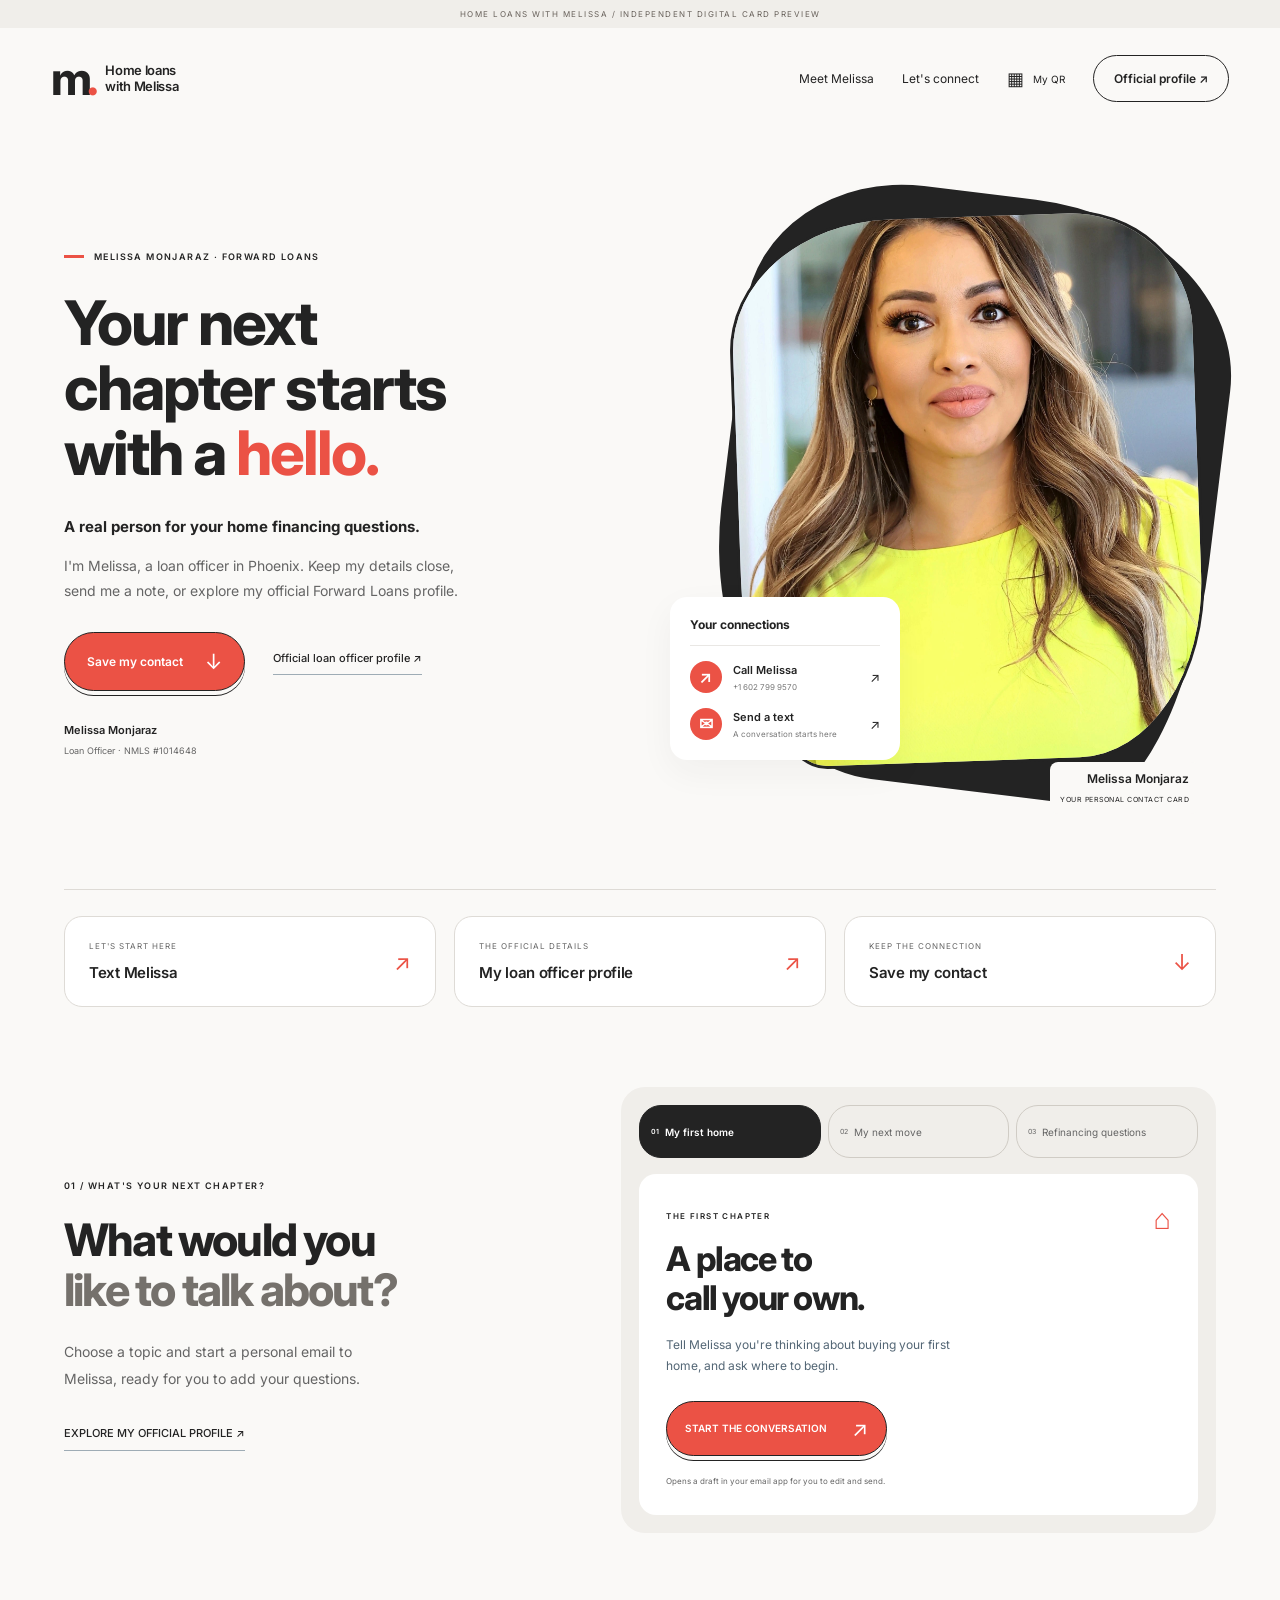
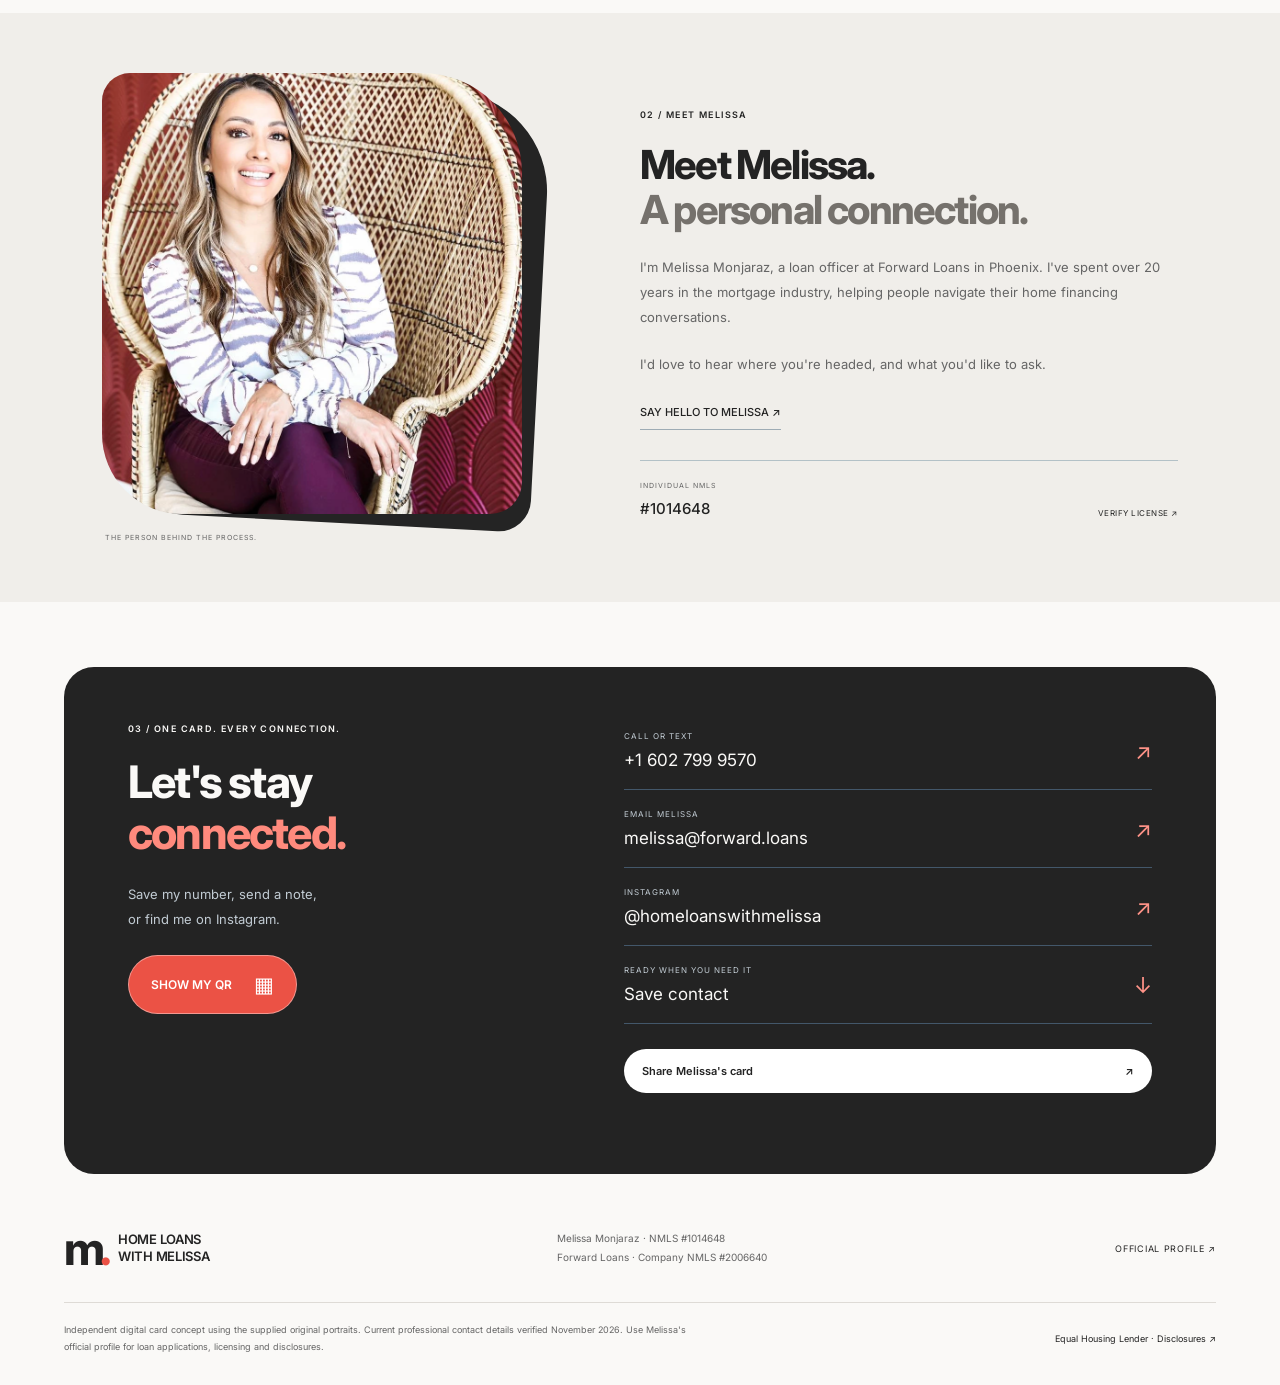
==== commit 6d93d965: "Version revised card styles for reliable refresh" ====
--- a/index.html
+++ b/index.html
@@ -1,4 +1,4 @@
-<!doctype html><html lang="en"><head><meta charset="utf-8"><meta name="viewport" content="width=device-width,initial-scale=1"><meta name="theme-color" content="#faf9f7"><meta name="description" content="Connect with Melissa Monjaraz, Loan Officer at Forward Loans. Explore her profile, start a conversation and save her contact details."><title>Melissa Monjaraz · Home Loans With Melissa</title><link rel="stylesheet" href="forward.css"><script src="app.js" defer></script></head><body><a class="skip" href="#main">Skip to content</a><div class="preview">HOME LOANS WITH MELISSA / INDEPENDENT DIGITAL CARD PREVIEW</div><div class="page"><header><a class="brand" href="index.html" aria-label="Melissa Monjaraz home"><span class="monogram">m<span>.</span></span><span>Home loans<br>with Melissa</span></a><nav aria-label="Main navigation"><a href="#meet">Meet Melissa</a><a href="#conversation">Let's connect</a><a class="qr-link" href="qr.html"><span aria-hidden="true">▦</span> My QR</a><a class="profile-nav" href="https://forward.loans/loan-officer/melissa-monjaraz/" target="_blank" rel="noopener">Official profile ↗</a></nav></header>
+<!doctype html><html lang="en"><head><meta charset="utf-8"><meta name="viewport" content="width=device-width,initial-scale=1"><meta name="theme-color" content="#faf9f7"><meta name="description" content="Connect with Melissa Monjaraz, Loan Officer at Forward Loans. Explore her profile, start a conversation and save her contact details."><title>Melissa Monjaraz · Home Loans With Melissa</title><link rel="stylesheet" href="forward.css?v=230b923"><script src="app.js" defer></script></head><body><a class="skip" href="#main">Skip to content</a><div class="preview">HOME LOANS WITH MELISSA / INDEPENDENT DIGITAL CARD PREVIEW</div><div class="page"><header><a class="brand" href="index.html" aria-label="Melissa Monjaraz home"><span class="monogram">m<span>.</span></span><span>Home loans<br>with Melissa</span></a><nav aria-label="Main navigation"><a href="#meet">Meet Melissa</a><a href="#conversation">Let's connect</a><a class="qr-link" href="qr.html"><span aria-hidden="true">▦</span> My QR</a><a class="profile-nav" href="https://forward.loans/loan-officer/melissa-monjaraz/" target="_blank" rel="noopener">Official profile ↗</a></nav></header>
 <main id="main"><section class="hero"><div class="hero-copy"><p class="eyebrow"><span class="line"></span> MELISSA MONJARAZ · FORWARD LOANS</p><h1>Your next<br>chapter starts<br>with a <em>hello.</em></h1><p class="hero-lead">A real person for your home financing questions.</p><p class="intro">I'm Melissa, a loan officer in Phoenix. Keep my details close, send me a note, or explore my official Forward Loans profile.</p><div class="hero-actions"><a class="button navy" href="contact.vcf" download>Save my contact <span>↓</span></a><a class="text-link" href="https://forward.loans/loan-officer/melissa-monjaraz/" target="_blank" rel="noopener">Official loan officer profile ↗</a></div><p class="identity-note">Melissa Monjaraz <span>Loan Officer · NMLS #1014648</span></p></div><div class="hero-portrait"><div class="portrait-backdrop" aria-hidden="true"></div><div class="portrait-frame"><img src="melissa.webp" width="1824" height="2502" alt="Melissa Monjaraz, loan officer at Forward Loans"></div><div class="resource-card"><strong>Your connections</strong><a href="tel:+16027999570"><span class="resource-icon" aria-hidden="true">↗</span><span>Call Melissa<small>+1 602 799 9570</small></span><b>↗</b></a><a href="sms:+16027999570"><span class="resource-icon" aria-hidden="true">✉</span><span>Send a text<small>A conversation starts here</small></span><b>↗</b></a></div><span class="portrait-tag">Melissa Monjaraz<br><small>YOUR PERSONAL CONTACT CARD</small></span></div></section>
 <section class="quick-connect" aria-label="Quick contact"><a href="sms:+16027999570"><small>LET'S START HERE</small><span>Text Melissa</span><b>↗</b></a><a href="https://forward.loans/loan-officer/melissa-monjaraz/" target="_blank" rel="noopener"><small>THE OFFICIAL DETAILS</small><span>My loan officer profile</span><b>↗</b></a><a href="contact.vcf" download><small>KEEP THE CONNECTION</small><span>Save my contact</span><b>↓</b></a></section>
 <section class="conversation" id="conversation"><div class="section-intro"><p class="eyebrow">01 / WHAT'S YOUR NEXT CHAPTER?</p><h2>What would you<br><em>like to talk about?</em></h2><p>Choose a topic and start a personal email to Melissa, ready for you to add your questions.</p><a class="text-link" href="https://forward.loans/loan-officer/melissa-monjaraz/" target="_blank" rel="noopener">EXPLORE MY OFFICIAL PROFILE ↗</a></div><div class="topic-card"><div class="topic-tabs" role="tablist" aria-label="Choose a conversation topic"><button role="tab" id="first-tab" data-topic="0" aria-selected="true" aria-controls="topic-panel"><small>01</small><span>My first home</span><b>↗</b></button><button role="tab" id="next-tab" data-topic="1" aria-selected="false" tabindex="-1" aria-controls="topic-panel"><small>02</small><span>My next move</span><b>↗</b></button><button role="tab" id="refi-tab" data-topic="2" aria-selected="false" tabindex="-1" aria-controls="topic-panel"><small>03</small><span>Refinancing questions</span><b>↗</b></button></div><div class="topic-panel" id="topic-panel" role="tabpanel" aria-labelledby="first-tab"><span class="topic-icon" aria-hidden="true">⌂</span><p class="eyebrow" id="topic-kicker">THE FIRST CHAPTER</p><h3 id="topic-title">A place to<br>call your own.</h3><p id="topic-copy">Tell Melissa you're thinking about buying your first home, and ask where to begin.</p><a class="button navy" id="topic-email" href="mailto:melissa@forward.loans?subject=My%20first%20home&amp;body=Hi%20Melissa%2C%20I%27m%20thinking%20about%20buying%20my%20first%20home%20and%20would%20like%20to%20connect.">START THE CONVERSATION <span>↗</span></a><small class="email-note">Opens a draft in your email app for you to edit and send.</small></div></div></section>
--- a/forward.css
+++ b/forward.css
@@ -5,3 +5,4 @@
 @media(max-width:700px){header{padding:22px 6%;gap:17px}.brand{gap:9px}.monogram{font-size:39px}.brand>span:last-child{font-size:10px;letter-spacing:-.2px}nav{gap:13px}nav>a:first-child,nav>a:nth-child(2){display:none}.qr-link{font-size:9px;gap:6px}.qr-link>span{font-size:16px}.profile-nav{font-size:9px;padding:12px}.hero{display:flex;flex-direction:column;align-items:stretch;padding:29px 6% 40px;gap:29px}.hero .eyebrow{font-size:8px;letter-spacing:.4px;gap:8px}.line{width:15px}h1{font-size:clamp(43px,11.8vw,65px);letter-spacing:-1.8px;line-height:1.07;margin:23px 0 25px}.hero-lead{font-size:14px;max-width:330px;line-height:1.6}.intro{font-size:13px;max-width:100%;line-height:1.8;margin-bottom:25px}.hero-actions{gap:22px;align-items:start;flex-direction:column}.button{font-size:11px;padding:15px 20px;gap:27px;min-height:50px}.identity-note{margin-top:24px;font-size:10px}.identity-note>span{font-size:8px}.hero-portrait{padding:15px 11px 49px 24px;margin:12px 8px 0 22px}.portrait-frame{aspect-ratio:1/1.09;border-width:2px}.portrait-backdrop{inset:0 -2px 27px 10px}.resource-card{left:-29px;bottom:45px;width:191px;padding:17px;border-radius:14px}.resource-card>strong{font-size:10px;padding-bottom:10px}.resource-card>a{font-size:9px;gap:9px;padding-top:12px}.resource-card small{font-size:7px}.resource-icon{width:27px;height:27px;font-size:14px}.resource-card b{font-size:12px}.portrait-tag{font-size:10px;bottom:0;right:10px}.portrait-tag small{font-size:6px}.quick-connect{grid-template-columns:1fr;margin:0 6%;gap:10px;padding-top:23px}.quick-connect>a,.quick-connect>a:not(:first-child),.quick-connect>a:last-child{padding:20px!important;border-radius:16px;border:1px solid var(--line);gap:10px}.quick-connect span{font-size:16px}.conversation{grid-template-columns:1fr;padding:44px 6%;gap:28px}h2{font-size:36px;line-height:1.12;letter-spacing:-1.5px}.section-intro>p:not(.eyebrow){font-size:13px;max-width:100%}.topic-tabs{gap:6px;padding-bottom:13px}.topic-tabs button{font-size:9px;padding:10px 8px;gap:5px;min-height:54px;flex-direction:column;align-items:start;justify-content:center;border-radius:16px}.topic-tabs small{font-size:6px}.topic-card{padding:12px;border-radius:21px}.topic-panel{padding:24px 19px;min-height:330px}.topic-panel h3{font-size:31px}.topic-panel .button{font-size:8px;gap:20px;min-height:47px;padding:13px 16px}.meet{grid-template-columns:1fr;gap:31px;padding:40px 7%}.meet-photo{width:88%;max-width:330px;margin:auto}.meet-copy h2{font-size:34px}.contact{grid-template-columns:1fr;margin:40px 5% 35px;padding:32px 7%;gap:18px;border-radius:23px}.contact h2{font-size:37px}.contact-links>a>span{font-size:15px}#share{font-size:10px;padding:15px 18px}footer{padding:0 6% 100px}.mobile-cta{background:var(--accent);color:white;border:1px solid #fff8;border-radius:50px;padding:17px 20px;font-size:9px;box-shadow:0 8px 24px #23232330}.qr-main h1{font-size:49px;letter-spacing:-2px}.qr-page footer{padding-bottom:25px}}
 @media(max-width:350px){header{padding-left:5%;padding-right:5%}.brand>span:last-child{font-size:9px}.monogram{font-size:35px}nav{gap:9px}.profile-nav{font-size:8px;padding:11px}.qr-link{font-size:8px}.resource-card{width:174px;padding:14px}.resource-card small{font-size:6px}.resource-card>a{font-size:8px}.hero .eyebrow{font-size:7px}.contact-links>a>span{font-size:13px}.topic-panel .button{font-size:7px;gap:15px}.mobile-cta{font-size:8px}.qr-main h1{font-size:42px}}
 .meet-photo{position:relative}
+.portrait-tag{background:var(--paper);padding:7px 10px;border-radius:8px}
